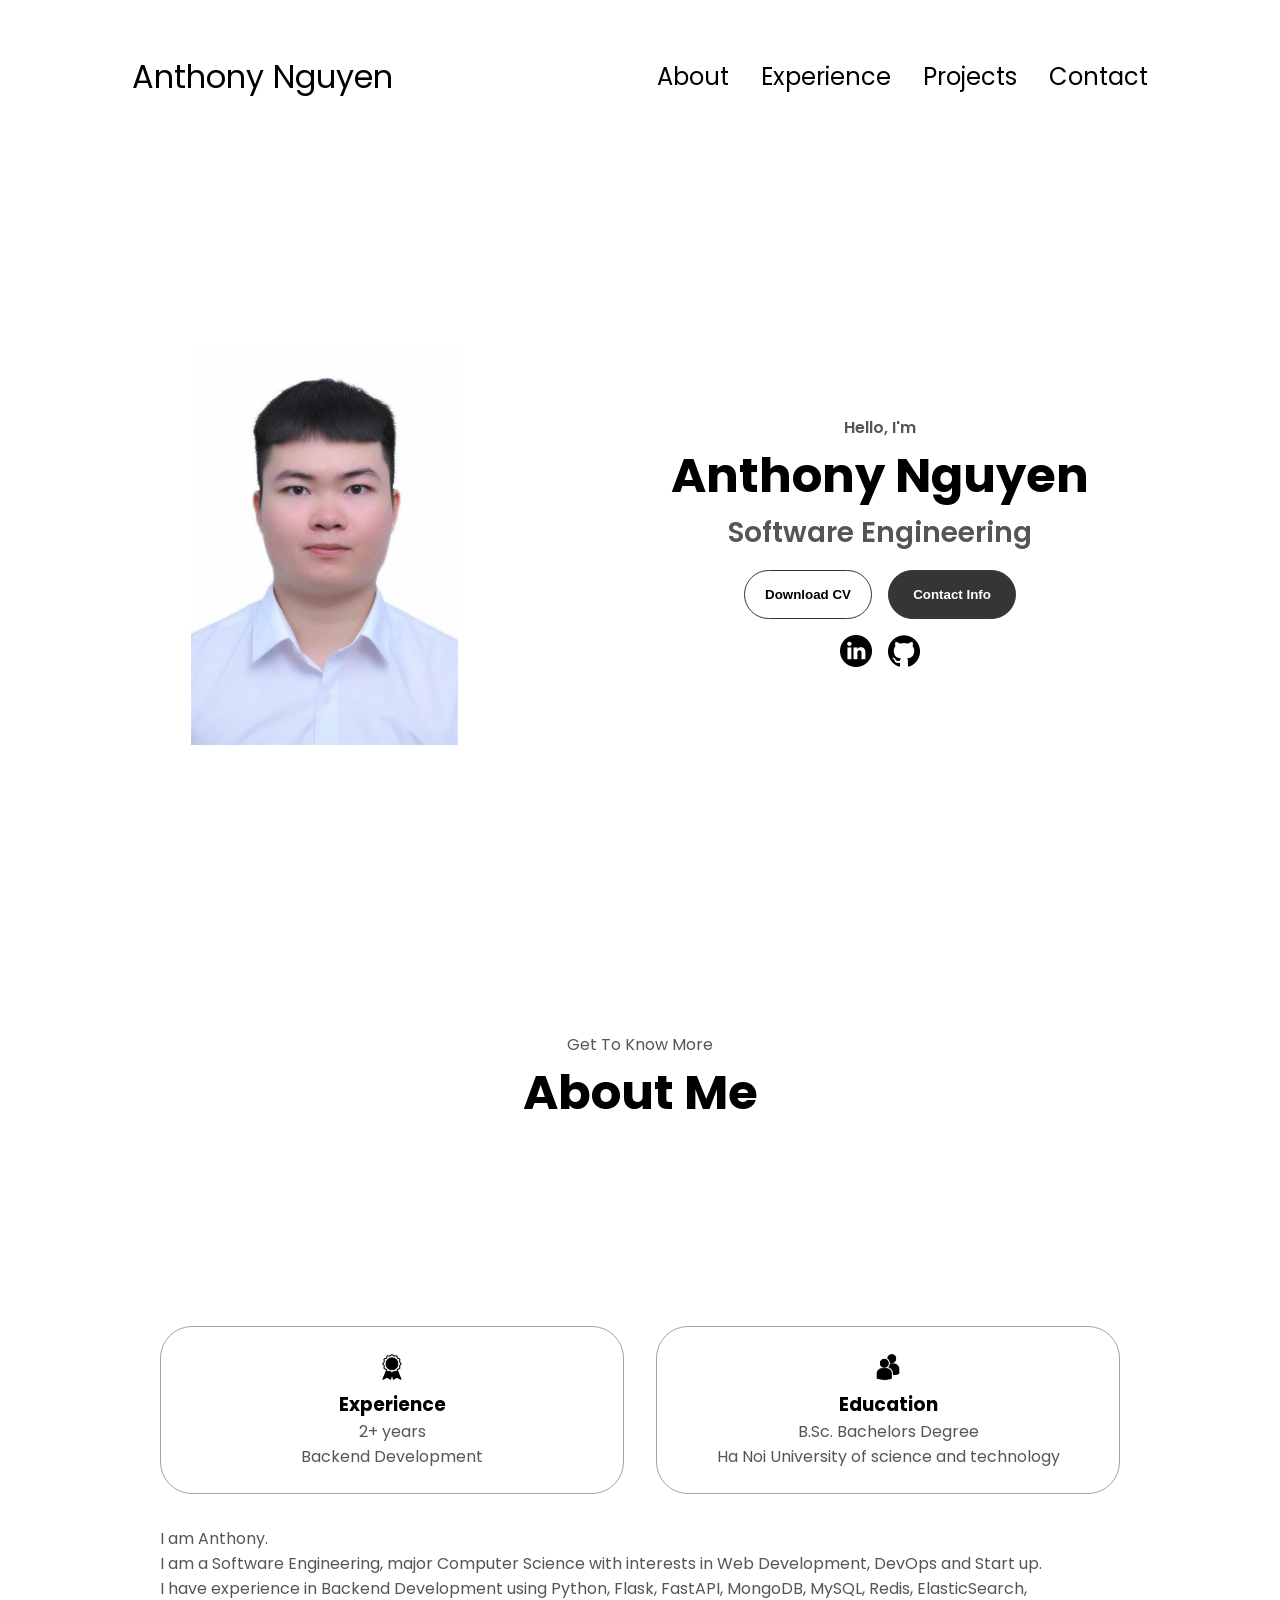
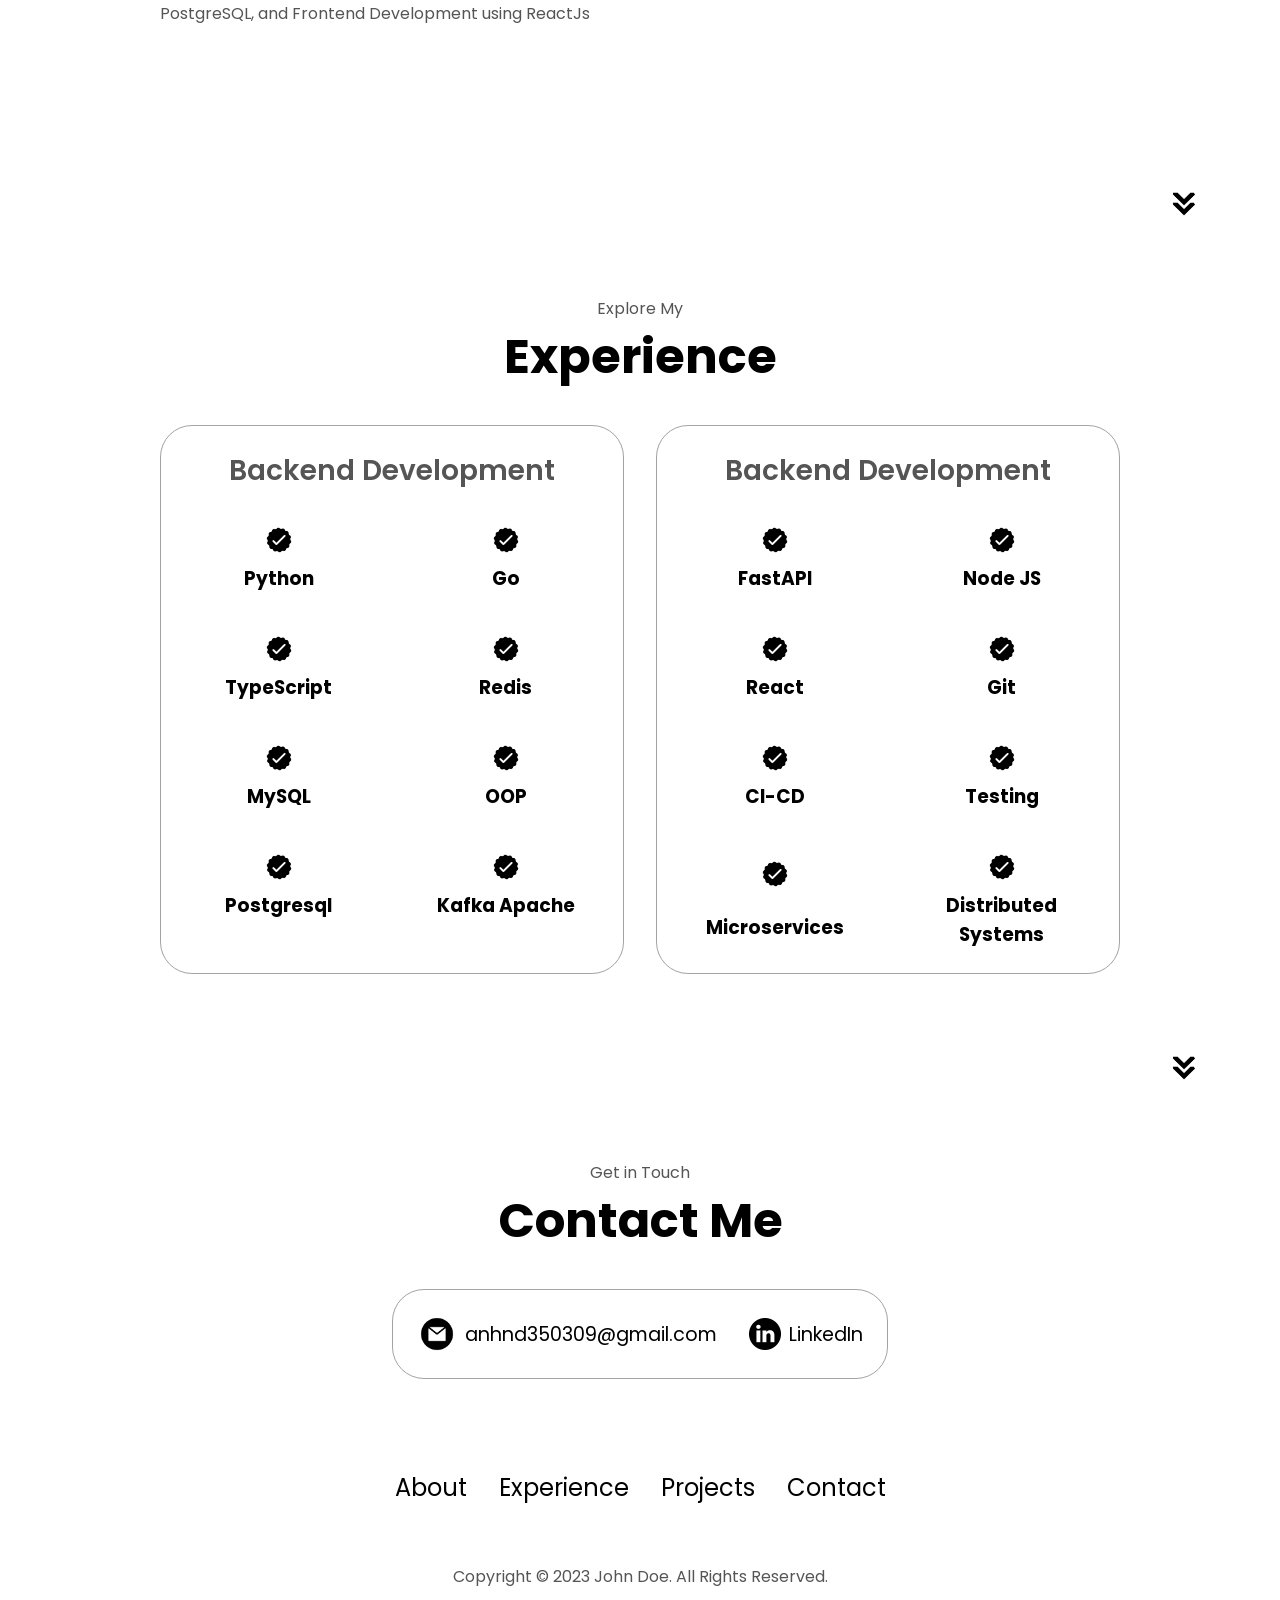
==== src/index.html @ 543b97e8 "Feature: update" ====
<!DOCTYPE html>
<html lang="en">
  <head>
    <meta charset="UTF-8" />
    <meta http-equiv="X-UA-Compatible" content="IE=edge" />
    <meta name="viewport" content="width=device-width, initial-scale=1.0" />
    <title>My Portfolio</title>
    <link rel="stylesheet" href="style.css" />
    <link rel="stylesheet" href="mediaqueries.css" />
  </head>
  <body>
    <nav id="desktop-nav">
      <div class="logo">Anthony Nguyen</div>
      <div>
        <ul class="nav-links">
          <li><a href="#about">About</a></li>
          <li><a href="#experience">Experience</a></li>
          <li><a href="#projects">Projects</a></li>
          <li><a href="#contact">Contact</a></li>
        </ul>
      </div>
    </nav>
    <nav id="hamburger-nav">
      <div class="logo">John Doe</div>
      <div class="hamburger-menu">
        <div class="hamburger-icon" onclick="toggleMenu()">
          <span></span>
          <span></span>
          <span></span>
        </div>
        <div class="menu-links">
          <li><a href="#about" onclick="toggleMenu()">About</a></li>
          <li><a href="#experience" onclick="toggleMenu()">Experience</a></li>
          <li><a href="#projects" onclick="toggleMenu()">Projects</a></li>
          <li><a href="#contact" onclick="toggleMenu()">Contact</a></li>
        </div>
      </div>
    </nav>
    <section id="profile">
      <div class="section__pic-container">
        <img src="./assets/profile-pic.png" alt="John Doe profile picture" />
      </div>
      <div class="section__text">
        <p class="section__text__p1">Hello, I'm</p>
        <h1 class="title">Anthony Nguyen</h1>
        <p class="section__text__p2">Software Engineering</p>
        <div class="btn-container">
          <button
            class="btn btn-color-2"
            onclick="window.open('./assets/resume.pdf')"
          >
            Download CV
          </button>
          <button class="btn btn-color-1" onclick="location.href='./#contact'">
            Contact Info
          </button>
        </div>
        <div id="socials-container">
          <a href="https://www.linkedin.com/in/ducanh-99/" target="_blank">
            <img
              src="./assets/linkedin.png"
              alt="My LinkedIn profile"
              class="icon"
            />
          </a>
          <a href="https://github.com/ducanh-99" target="_blank">
            <img
              src="./assets/github.png"
              alt="My Github profile"
              class="icon"
            />
          </a>
        </div>
      </div>
    </section>
    <section id="about">
      <p class="section__text__p1">Get To Know More</p>
      <h1 class="title">About Me</h1>
      <div class="section-container">
        <!-- <div class="section__pic-container">
          <img
            src="./assets/about-pic.png"
            alt="Profile picture"
            class="about-pic"
          />
        </div> -->
        <div class="about-details-container">
          <div class="about-containers">
            <div class="details-container">
              <img
                src="./assets/experience.png"
                alt="Experience icon"
                class="icon"
              />
              <h3>Experience</h3>
              <p>2+ years<br />Backend Development</p>
            </div>
            <div class="details-container">
              <img
                src="./assets/education.png"
                alt="Education icon"
                class="icon"
              />
              <h3>Education</h3>
              <p>
                B.Sc. Bachelors Degree<br />Ha Noi University of science and
                technology
              </p>
            </div>
          </div>
          <div class="text-container">
            <p>
              I am Anthony. <br />
              I am a Software Engineering, major Computer Science with interests
              in Web Development, DevOps and Start up. <br />
              I have experience in Backend Development using Python, Flask,
              FastAPI, MongoDB, MySQL, Redis, ElasticSearch, PostgreSQL, and
              Frontend Development using ReactJs
            </p>
          </div>
        </div>
      </div>
      <img
        src="./assets/arrow.png"
        alt="Arrow icon"
        class="icon arrow"
        onclick="location.href='./#experience'"
      />
    </section>
    <section id="experience">
      <p class="section__text__p1">Explore My</p>
      <h1 class="title">Experience</h1>
      <div class="experience-details-container">
        <div class="about-containers">
          <div class="details-container">
            <h2 class="experience-sub-title">Backend Development</h2>
            <div class="article-container">
              <article>
                <img
                  src="./assets/checkmark.png"
                  alt="Experience icon"
                  class="icon"
                />
                <div>
                  <h3>Python</h3>
                </div>
              </article>
              <article>
                <img
                  src="./assets/checkmark.png"
                  alt="Experience icon"
                  class="icon"
                />
                <div>
                  <h3>Go</h3>
                </div>
              </article>
              <article>
                <img
                  src="./assets/checkmark.png"
                  alt="Experience icon"
                  class="icon"
                />
                <div>
                  <h3>TypeScript</h3>
                </div>
              </article>
              <article>
                <img
                  src="./assets/checkmark.png"
                  alt="Experience icon"
                  class="icon"
                />
                <div>
                  <h3>Redis</h3>
                </div>
              </article>
              <article>
                <img
                  src="./assets/checkmark.png"
                  alt="Experience icon"
                  class="icon"
                />
                <div>
                  <h3>MySQL</h3>
                </div>
              </article>
              <article>
                <img
                  src="./assets/checkmark.png"
                  alt="Experience icon"
                  class="icon"
                />
                <div>
                  <h3>OOP</h3>
                </div>
              </article>
              <article>
                <img
                  src="./assets/checkmark.png"
                  alt="Experience icon"
                  class="icon"
                />
                <div>
                  <h3>Postgresql</h3>
                </div>
              </article>
              <article>
                <img
                  src="./assets/checkmark.png"
                  alt="Experience icon"
                  class="icon"
                />
                <div>
                  <h3>Kafka Apache</h3>
                </div>
              </article>
            </div>
          </div>
          <div class="details-container">
            <h2 class="experience-sub-title">Backend Development</h2>
            <div class="article-container">
              <article>
                <img
                  src="./assets/checkmark.png"
                  alt="Experience icon"
                  class="icon"
                />
                <div>
                  <h3>FastAPI</h3>
                </div>
              </article>
              <article>
                <img
                  src="./assets/checkmark.png"
                  alt="Experience icon"
                  class="icon"
                />
                <div>
                  <h3>Node JS</h3>
                </div>
              </article>
              <article>
                <img
                  src="./assets/checkmark.png"
                  alt="Experience icon"
                  class="icon"
                />
                <div>
                  <h3>React</h3>
                </div>
              </article>
              <article>
                <img
                  src="./assets/checkmark.png"
                  alt="Experience icon"
                  class="icon"
                />
                <div>
                  <h3>Git</h3>
                </div>
              </article>
              <article>
                <img
                  src="./assets/checkmark.png"
                  alt="Experience icon"
                  class="icon"
                />
                <div>
                  <h3>CI-CD</h3>
                </div>
              </article>
              <article>
                <img
                  src="./assets/checkmark.png"
                  alt="Experience icon"
                  class="icon"
                />
                <div>
                  <h3>Testing</h3>
                </div>
              </article>
              <article>
                <img
                  src="./assets/checkmark.png"
                  alt="Experience icon"
                  class="icon"
                />
                <div>
                  <h3>Microservices</h3>
                </div>
              </article>
              <article>
                <img
                  src="./assets/checkmark.png"
                  alt="Experience icon"
                  class="icon"
                />
                <div>
                  <h3>Distributed Systems</h3>
                </div>
              </article>
            </div>
          </div>
        </div>
      </div>
      <img
        src="./assets/arrow.png"
        alt="Arrow icon"
        class="icon arrow"
        onclick="location.href='./#projects'"
      />
    </section>
    <!-- <section id="projects">
      <p class="section__text__p1">Browse My Recent</p>
      <h1 class="title">Projects</h1>
      <div class="experience-details-container">
        <div class="about-containers">
          <div class="details-container color-container">
            <div class="article-container">
              <img
                src="./assets/project-1.png"
                alt="Project 1"
                class="project-img"
              />
            </div>
            <h2 class="experience-sub-title project-title">Project One</h2>
            <div class="btn-container">
              <button
                class="btn btn-color-2 project-btn"
                onclick="location.href='https://github.com/'"
              >
                Github
              </button>
              <button
                class="btn btn-color-2 project-btn"
                onclick="location.href='https://github.com/'"
              >
                Live Demo
              </button>
            </div>
          </div>
          <div class="details-container color-container">
            <div class="article-container">
              <img
                src="./assets/project-2.png"
                alt="Project 2"
                class="project-img"
              />
            </div>
            <h2 class="experience-sub-title project-title">Project Two</h2>
            <div class="btn-container">
              <button
                class="btn btn-color-2 project-btn"
                onclick="location.href='https://github.com/'"
              >
                Github
              </button>
              <button
                class="btn btn-color-2 project-btn"
                onclick="location.href='https://github.com/'"
              >
                Live Demo
              </button>
            </div>
          </div>
          <div class="details-container color-container">
            <div class="article-container">
              <img
                src="./assets/project-3.png"
                alt="Project 3"
                class="project-img"
              />
            </div>
            <h2 class="experience-sub-title project-title">Project Three</h2>
            <div class="btn-container">
              <button
                class="btn btn-color-2 project-btn"
                onclick="location.href='https://github.com/'"
              >
                Github
              </button>
              <button
                class="btn btn-color-2 project-btn"
                onclick="location.href='https://github.com/'"
              >
                Live Demo
              </button>
            </div>
          </div>
        </div>
      </div>
      <img
        src="./assets/arrow.png"
        alt="Arrow icon"
        class="icon arrow"
        onclick="location.href='./#contact'"
      />
    </section> -->
    <section id="contact">
      <p class="section__text__p1">Get in Touch</p>
      <h1 class="title">Contact Me</h1>
      <div class="contact-info-upper-container">
        <div class="contact-info-container">
          <img
            src="./assets/email.png"
            alt="Email icon"
            class="icon contact-icon email-icon"
          />
          <p>
            <a href="mailto:anhnd350309@gmail.com">anhnd350309@gmail.com</a>
          </p>
        </div>
        <div class="contact-info-container">
          <img
            src="./assets/linkedin.png"
            alt="LinkedIn icon"
            class="icon contact-icon"
          />
          <p>
            <a href="https://www.linkedin.com/in/ducanh-99/" target="_blank"
              >LinkedIn</a
            >
          </p>
        </div>
      </div>
    </section>
    <footer>
      <nav>
        <div class="nav-links-container">
          <ul class="nav-links">
            <li><a href="#about">About</a></li>
            <li><a href="#experience">Experience</a></li>
            <li><a href="#projects">Projects</a></li>
            <li><a href="#contact">Contact</a></li>
          </ul>
        </div>
      </nav>
      <p>Copyright &#169; 2023 John Doe. All Rights Reserved.</p>
    </footer>
    <script src="script.js"></script>
  </body>
</html>
---- src/style.css ----
/* GENERAL */

@import url("https://fonts.googleapis.com/css2?family=Poppins:wght@300;400;500;600&display=swap");

* {
  margin: 0;
  padding: 0;
}

body {
  font-family: "Poppins", sans-serif;
}

html {
  scroll-behavior: smooth;
}

p {
  color: rgb(85, 85, 85);
}

/* TRANSITION */

a,
.btn {
  transition: all 300ms ease;
}

/* DESKTOP NAV */

nav,
.nav-links {
  display: flex;
}

nav {
  justify-content: space-around;
  align-items: center;
  height: 17vh;
}

.nav-links {
  gap: 2rem;
  list-style: none;
  font-size: 1.5rem;
}

a {
  color: black;
  text-decoration: none;
  text-decoration-color: white;
}

a:hover {
  color: grey;
  text-decoration: underline;
  text-underline-offset: 1rem;
  text-decoration-color: rgb(181, 181, 181);
}

.logo {
  font-size: 2rem;
}

.logo:hover {
  cursor: default;
}

/* HAMBURGER MENU */

#hamburger-nav {
  display: none;
}

.hamburger-menu {
  position: relative;
  display: inline-block;
}

.hamburger-icon {
  display: flex;
  flex-direction: column;
  justify-content: space-between;
  height: 24px;
  width: 30px;
  cursor: pointer;
}

.hamburger-icon span {
  width: 100%;
  height: 2px;
  background-color: black;
  transition: all 0.3 ease-in-out;
}

.menu-links {
  position: absolute;
  top: 100%;
  right: 0;
  background-color: white;
  width: fit-content;
  max-height: 0;
  overflow: hidden;
  transition: all 0.3 ease-in-out;
}

.menu-links a {
  display: block;
  padding: 10px;
  text-align: center;
  font-size: 1.5rem;
  color: black;
  text-decoration: none;
  transition: all 0.3 ease-in-out;
}

.menu-links li {
  list-style: none;
}

.menu-links.open {
  max-height: 300px;
}

.hamburger-icon.open span:first-child {
  transform: rotate(45deg) translate(10px, 5px);
}

.hamburger-icon.open span:nth-child(2) {
  opacity: 0;
}

.hamburger-icon.open span:last-child {
  transform: rotate(-45deg) translate(10px, -5px);
}

.hamburger-icon span:first-child {
  transform: none;
}

.hamburger-icon span:first-child {
  opacity: 1;
}

.hamburger-icon span:first-child {
  transform: none;
}

/* SECTIONS */

section {
  padding-top: 4vh;
  height: 96vh;
  margin: 0 10rem;
  box-sizing: border-box;
  min-height: fit-content;
}

.section-container {
  display: flex;
}

/* PROFILE SECTION */

#profile {
  display: flex;
  justify-content: center;
  gap: 5rem;
  height: 80vh;
}

.section__pic-container {
  display: flex;
  height: 400px;
  width: 400px;
  margin: auto 0;
}

.section__text {
  align-self: center;
  text-align: center;
}

.section__text p {
  font-weight: 600;
}

.section__text__p1 {
  text-align: center;
}

.section__text__p2 {
  font-size: 1.75rem;
  margin-bottom: 1rem;
}

.title {
  font-size: 3rem;
  text-align: center;
}

#socials-container {
  display: flex;
  justify-content: center;
  margin-top: 1rem;
  gap: 1rem;
}

/* ICONS */

.icon {
  cursor: pointer;
  height: 2rem;
}

/* BUTTONS */

.btn-container {
  display: flex;
  justify-content: center;
  gap: 1rem;
}

.btn {
  font-weight: 600;
  transition: all 300ms ease;
  padding: 1rem;
  width: 8rem;
  border-radius: 2rem;
}

.btn-color-1,
.btn-color-2 {
  border: rgb(53, 53, 53) 0.1rem solid;
}

.btn-color-1:hover,
.btn-color-2:hover {
  cursor: pointer;
}

.btn-color-1,
.btn-color-2:hover {
  background: rgb(53, 53, 53);
  color: white;
}

.btn-color-1:hover {
  background: rgb(0, 0, 0);
}

.btn-color-2 {
  background: none;
}

.btn-color-2:hover {
  border: rgb(255, 255, 255) 0.1rem solid;
}

.btn-container {
  gap: 1rem;
}

/* ABOUT SECTION */

#about {
  position: relative;
}

.about-containers {
  gap: 2rem;
  margin-bottom: 2rem;
  margin-top: 2rem;
}

.about-details-container {
  justify-content: center;
  flex-direction: column;
}

.about-containers,
.about-details-container {
  display: flex;
}

.about-pic {
  border-radius: 2rem;
}

.arrow {
  position: absolute;
  right: -5rem;
  bottom: 2.5rem;
}

.details-container {
  padding: 1.5rem;
  flex: 1;
  background: white;
  border-radius: 2rem;
  border: rgb(53, 53, 53) 0.1rem solid;
  border-color: rgb(163, 163, 163);
  text-align: center;
}

.section-container {
  gap: 4rem;
  height: 80%;
}

.section__pic-container {
  height: 400px;
  width: 400px;
  margin: auto 0;
}

/* EXPERIENCE SECTION */

#experience {
  position: relative;
}

.experience-sub-title {
  color: rgb(85, 85, 85);
  font-weight: 600;
  font-size: 1.75rem;
  margin-bottom: 2rem;
}

.experience-details-container {
  display: flex;
  justify-content: center;
  flex-direction: column;
}

.article-container {
  display: flex;
  text-align: initial;
  flex-wrap: wrap;
  flex-direction: row;
  gap: 2.5rem;
  justify-content: space-around;
}

article {
  display: flex;
  flex-direction: column; /* Change the direction to column */
  align-items: center; /* Center the content vertically */
  justify-content: space-around;
  width: 10rem;
  gap: 0.5rem;
  text-align: center; /* Center the text horizontally */
}

article .icon {
  cursor: default;
}

/* PROJECTS SECTION */

#projects {
  position: relative;
}

.color-container {
  border-color: rgb(163, 163, 163);
  background: rgb(250, 250, 250);
}

.project-img {
  border-radius: 2rem;
  width: 90%;
  height: 90%;
}

.project-title {
  margin: 1rem;
  color: black;
}

.project-btn {
  color: black;
  border-color: rgb(163, 163, 163);
}

/* CONTACT */

#contact {
  display: flex;
  justify-content: center;
  flex-direction: column;
  height: 70vh;
}

.contact-info-upper-container {
  display: flex;
  justify-content: center;
  border-radius: 2rem;
  border: rgb(53, 53, 53) 0.1rem solid;
  border-color: rgb(163, 163, 163);
  background: (250, 250, 250);
  margin: 2rem auto;
  padding: 0.5rem;
}

.contact-info-container {
  display: flex;
  align-items: center;
  justify-content: center;
  gap: 0.5rem;
  margin: 1rem;
}

.contact-info-container p {
  font-size: larger;
}

.contact-icon {
  cursor: default;
}

.email-icon {
  height: 2.5rem;
}

/* FOOTER SECTION */

footer {
  height: 26vh;
  margin: 0 1rem;
}

footer p {
  text-align: center;
}
---- src/mediaqueries.css ----
@media screen and (max-width: 1400px) {
  #profile {
    height: 83vh;
    margin-bottom: 6rem;
  }
  .about-containers {
    flex-wrap: wrap;
  }
  #contact,
  #projects {
    height: fit-content;
  }
}

@media screen and (max-width: 1200px) {
  #desktop-nav {
    display: none;
  }
  #hamburger-nav {
    display: flex;
  }
  #experience,
  .experience-details-container {
    margin-top: 2rem;
  }
  #profile,
  .section-container {
    display: block;
  }
  .arrow {
    display: none;
  }
  section,
  .section-container {
    height: fit-content;
  }
  section {
    margin: 0 5%;
  }
  .section__pic-container {
    width: 275px;
    height: 275px;
    margin: 0 auto 2rem;
  }
  .about-containers {
    margin-top: 0;
  }
}

@media screen and (max-width: 600px) {
  #contact,
  footer {
    height: 40vh;
  }
  #profile {
    height: 83vh;
    margin-bottom: 0;
  }
  article {
    font-size: 1rem;
  }
  footer nav {
    height: fit-content;
    margin-bottom: 2rem;
  }
  .about-containers,
  .contact-info-upper-container,
  .btn-container {
    flex-wrap: wrap;
  }
  .contact-info-container {
    margin: 0;
  }
  .contact-info-container p,
  .nav-links li a {
    font-size: 1rem;
  }
  .experience-sub-title {
    font-size: 1.25rem;
  }
  .logo {
    font-size: 1.5rem;
  }
  .nav-links {
    flex-direction: column;
    gap: 0.5rem;
    text-align: center;
  }
  .section__pic-container {
    width: auto;
    height: 46vw;
    justify-content: center;
  }
  .section__text__p2 {
    font-size: 1.25rem;
  }
  .title {
    font-size: 2rem;
  }
  .text-container {
    text-align: justify;
  }
}
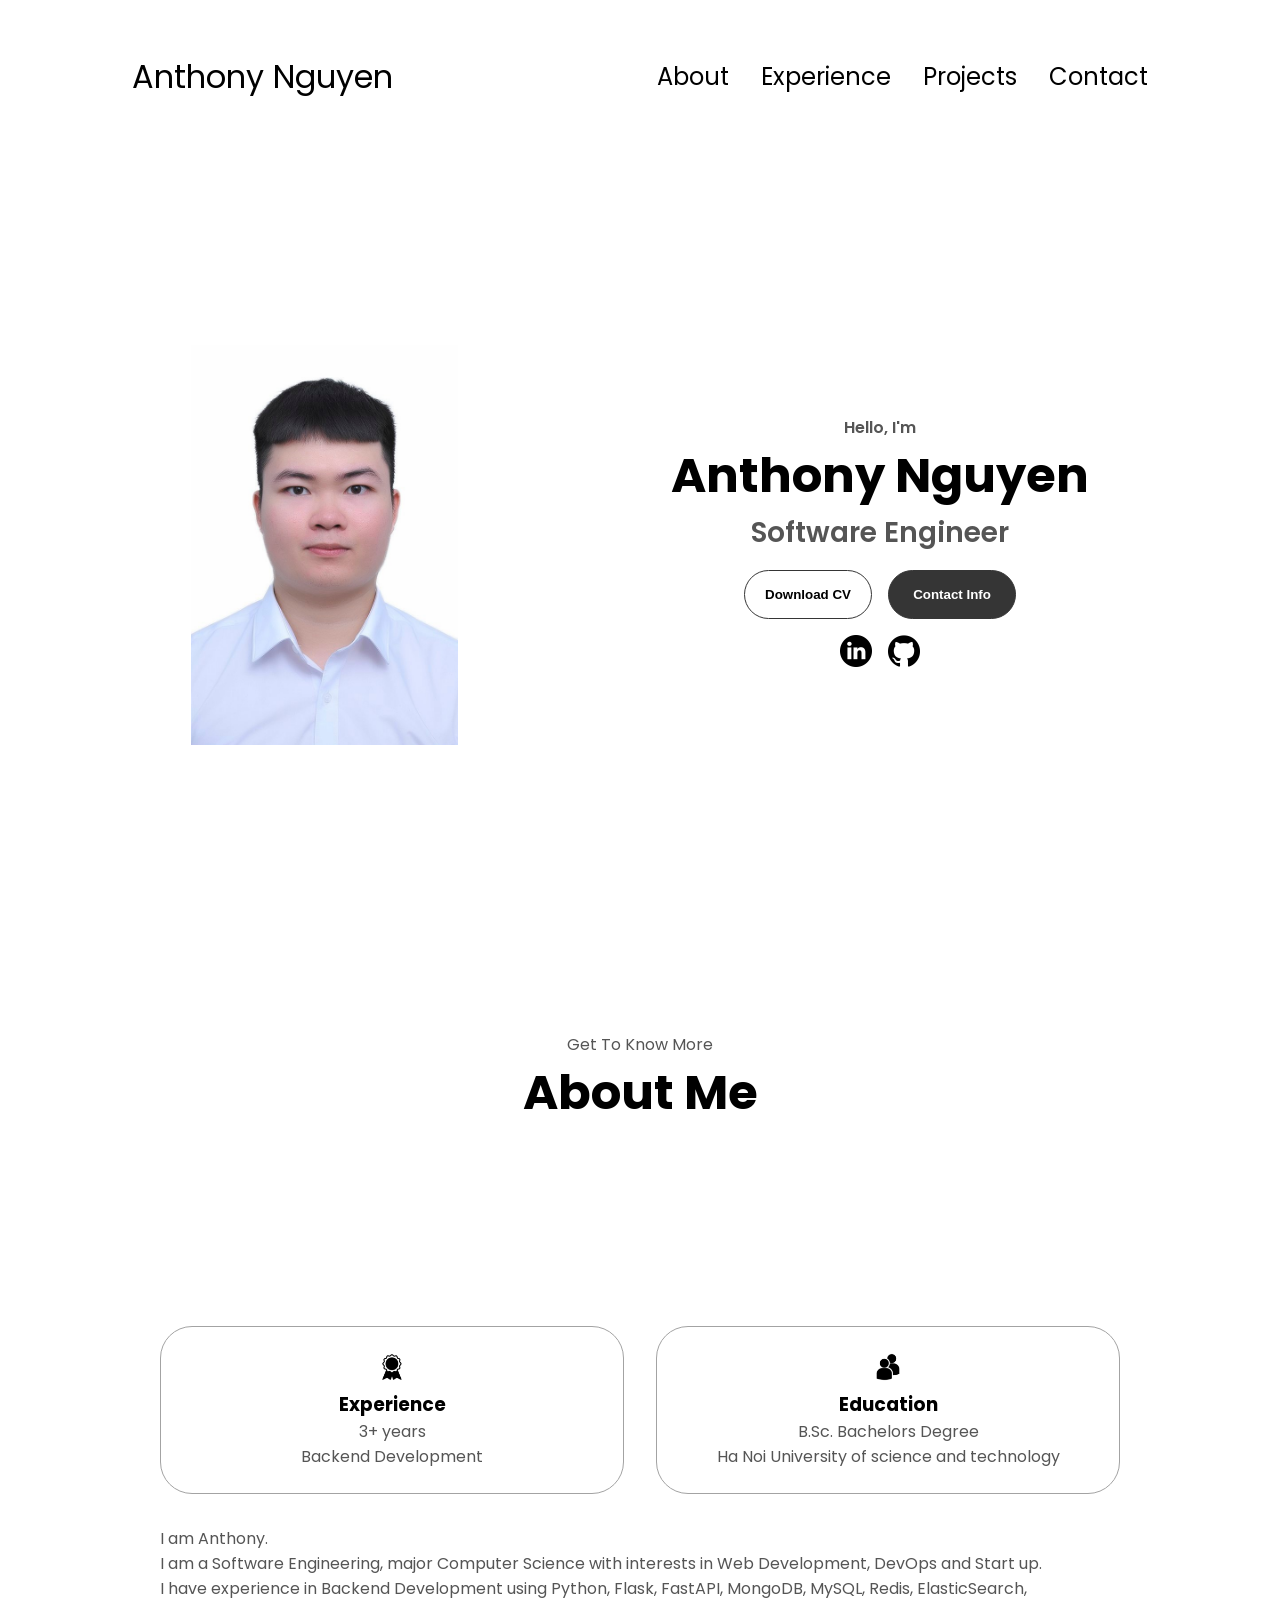
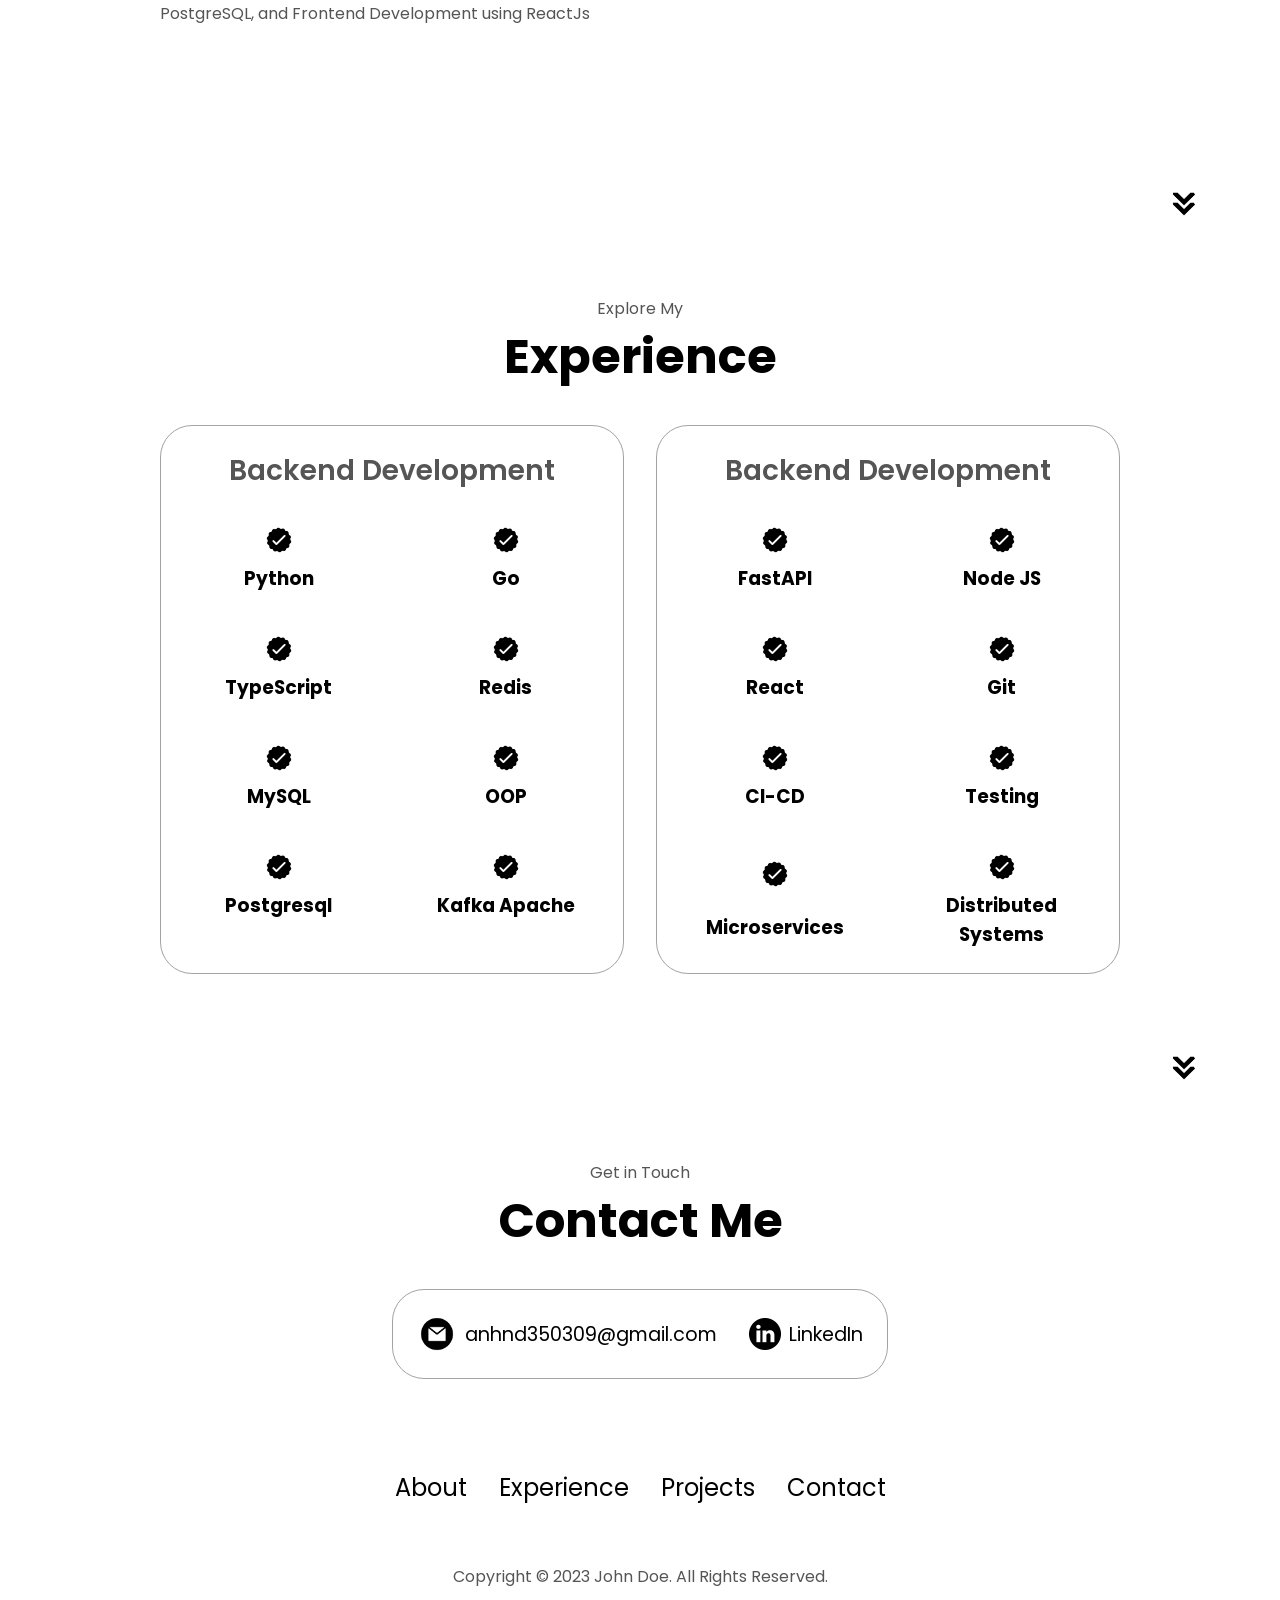
==== commit 9b0ad543: "Feature: update year" ====
--- a/src/index.html
+++ b/src/index.html
@@ -5,6 +5,7 @@
     <meta http-equiv="X-UA-Compatible" content="IE=edge" />
     <meta name="viewport" content="width=device-width, initial-scale=1.0" />
     <title>My Portfolio</title>
+    <link rel="icon" href="assets/icon.jpg" />
     <link rel="stylesheet" href="style.css" />
     <link rel="stylesheet" href="mediaqueries.css" />
   </head>
@@ -43,7 +44,7 @@
       <div class="section__text">
         <p class="section__text__p1">Hello, I'm</p>
         <h1 class="title">Anthony Nguyen</h1>
-        <p class="section__text__p2">Software Engineering</p>
+        <p class="section__text__p2">Software Engineer</p>
         <div class="btn-container">
           <button
             class="btn btn-color-2"
@@ -93,7 +94,7 @@
                 class="icon"
               />
               <h3>Experience</h3>
-              <p>2+ years<br />Backend Development</p>
+              <p>3+ years<br />Backend Development</p>
             </div>
             <div class="details-container">
               <img
